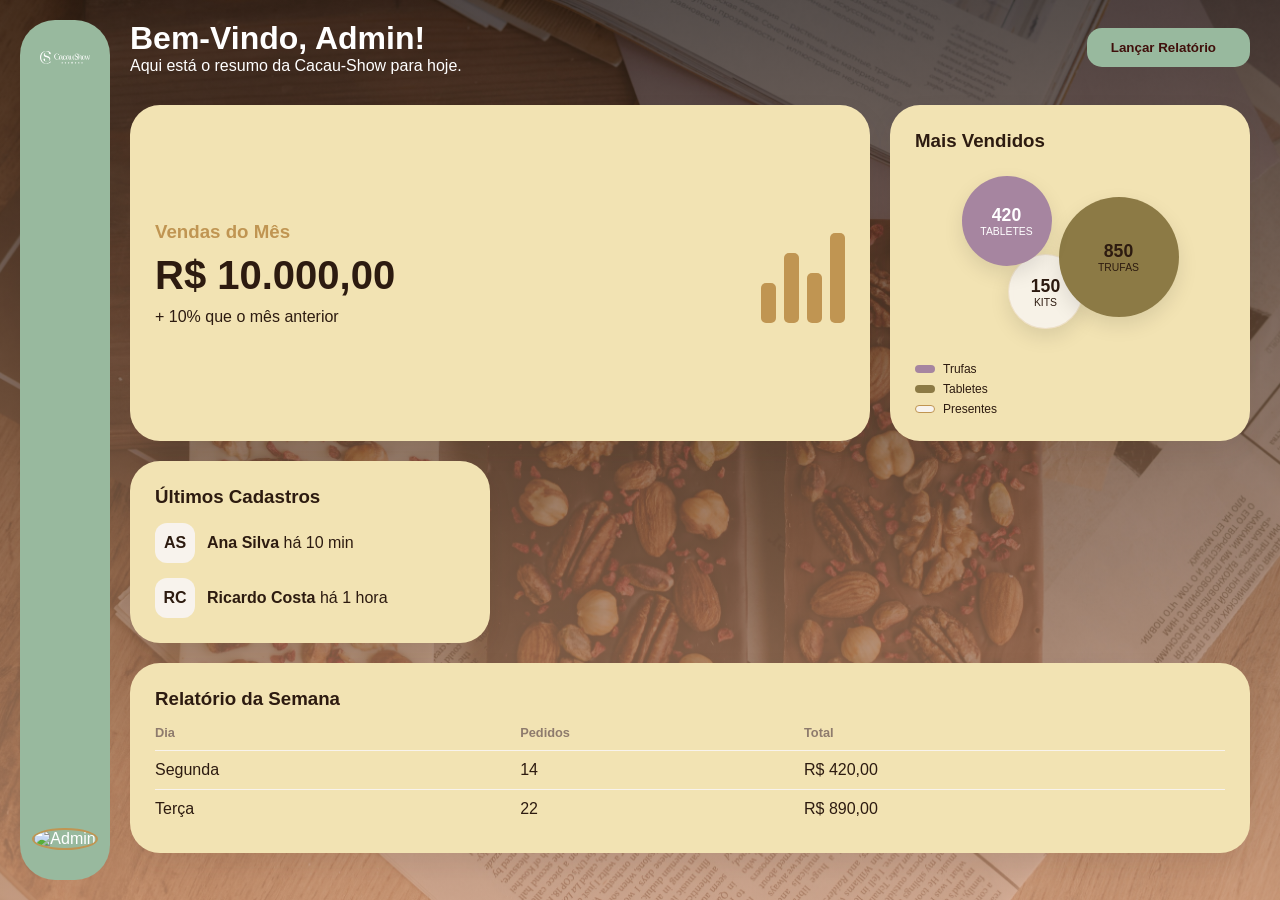
==== adm.html @ 9793bf02 "Rascunho adm rascunho do adm sem implementação de backend" ====
<!DOCTYPE html>
<html lang="pt-br">
<head>
    <meta charset="UTF-8">
    <meta name="viewport" content="width=device-width, initial-scale=1.0">
    <title>ADM - Cacau Show</title>
    <script src="https://unpkg.com/@phosphor-icons/web"></script>
    <link rel="stylesheet" href="CSSs/adm.css">
</head>
<body>
    <div class="container">
        <nav class="sidebar">
            <div class="logo-container">
                <img src="Imgs/logo_cacau_show.svg" alt="Cacau Show Logo" class="admin-logo">
            </div>
            <div class="nav-menu">
                <a href="#" class="nav-link active"><i class="ph ph-house"></i></a>
                <a href="#" class="nav-link"><i class="ph ph-chart-line-up"></i></a>
                <a href="#" class="nav-link"><i class="ph ph-package"></i></a>
                <a href="#" class="nav-link"><i class="ph ph-users-three"></i></a>
                <a href="#" class="nav-link"><i class="ph ph-gear"></i></a>
            </div>
            <div class="admin-profile">
                <img src="https://api.dicebear.com/7.x/avataaars/svg?seed=Felix" alt="Admin" class="avatar">
            </div>
        </nav>

        <main class="main-content">
            <header class="header">
                <div class="welcome">
                    <h1>Bem-Vindo, Admin!</h1>
                    <p>Aqui está o resumo da Cacau-Show para hoje.</p>
                </div>
                <div class="header-actions">
                    <button class="btn-report">Lançar Relatório <i class="ph ph-plus"></i></button>
                </div>
            </header>

            <div class="dashboard-grid">
                <section class="card card-vendas-mes">
                    <div class="card-info">
                        <h3>Vendas do Mês</h3>
                        <span class="value">R$ 10.000,00</span>
                        <p class="growth"><i class="ph ph-trend-up"></i> + 10% que o mês anterior</p>
                    </div>
                    <div class="chart-mini">
                        <div class="bar" style="height: 40%"></div>
                        <div class="bar" style="height: 70%"></div>
                        <div class="bar" style="height: 50%"></div>
                        <div class="bar" style="height: 90%"></div>
                    </div>
                </section>

                <section class="card card-bubbles">
                    <div class="bubbles-header">
                        <h3>Mais Vendidos</h3>
                    </div>
                    
                    <div class="bubbles-container">
                        <div class="bubble bubble-gold">
                            <span class="bubble-value">850</span>
                            <span class="bubble-label">Trufas</span>
                        </div>
                        <div class="bubble bubble-chocolate">
                            <span class="bubble-value">420</span>
                            <span class="bubble-label">Tabletes</span>
                        </div>
                        <div class="bubble bubble-cream">
                            <span class="bubble-value">150</span>
                            <span class="bubble-label">Kits</span>
                        </div>
                    </div>

                    <div class="bubbles-legend">
                        <div class="legend-item"><span class="dot gold"></span> Trufas</div>
                        <div class="legend-item"><span class="dot chocolate"></span> Tabletes</div>
                        <div class="legend-item"><span class="dot cream"></span> Presentes</div>
                    </div>
                </section>

                <section class="card card-users">
                    <h3>Últimos Cadastros</h3>
                    <div class="user-list">
                        <div class="user-card">
                            <div class="user-initials">AS</div>
                            <div class="user-detail">
                                <strong>Ana Silva</strong>
                                <span>há 10 min</span>
                            </div>
                        </div>
                        <div class="user-card">
                            <div class="user-initials">RC</div>
                            <div class="user-detail">
                                <strong>Ricardo Costa</strong>
                                <span>há 1 hora</span>
                            </div>
                        </div>
                    </div>
                </section>

                <section class="card card-weekly">
                    <h3>Relatório da Semana</h3>
                    <table>
                        <thead>
                            <tr>
                                <th>Dia</th>
                                <th>Pedidos</th>
                                <th>Total</th>
                            </tr>
                        </thead>
                        <tbody>
                            <tr>
                                <td>Segunda</td>
                                <td>14</td>
                                <td>R$ 420,00</td>
                            </tr>
                            <tr>
                                <td>Terça</td>
                                <td>22</td>
                                <td>R$ 890,00</td>
                            </tr>
                        </tbody>
                    </table>
                </section>
            </div>
        </main>
    </div>
</body>
</html>
---- CSSs/adm.css ----
:root {
    --chocolate-dark: #2D1B10;
    --chocolate-light: #3C2415;
    --gold: #C09552;
    --vanilla: #F8F3ED;
    --white: #FFFFFF;
    --text-main: #3C2415;
    --text-muted: #8E7B6D;
}

* {
    margin: 0;
    padding: 0;
    box-sizing: border-box;
}

body {
    font-family: 'Inter', sans-serif;
    background: linear-gradient(rgba(45, 27, 16, 0.7), rgba(218, 160, 124, 0.7)), 
                url('../Imgs/chocolateadm.jpg'); 
    
    background-size: cover;
    background-position: center;
    color: white;
    overflow: hidden;
    height: 100vh;
}

.container {
    display: flex;
    height: 100vh;
    padding: 20px;
    gap: 20px;
}

.sidebar {
    background-color: #98B99E;
    width: 90px;
    border-radius: 35px;
    display: flex;
    flex-direction: column;
    justify-content: space-between;
    align-items: center;
    padding: 30px 0;
    flex-shrink: 0;
}

.admin-logo {
    width: 50px;
    height: auto;
}

.nav-menu {
    display: flex;
    flex-direction: column;
    gap: 25px;
}

.nav-link {
    color: #400F0B;
    font-size: 24px;
    text-decoration: none;
    transition: 0.3s;
}

.avatar {
    width: 50px;
    border-radius: 50%;
    border: 2px solid var(--gold);
}

.main-content {
    flex: 1;
    overflow-y: auto;
    padding-right: 10px;
    -ms-overflow-style: none; /* IE e Edge */
    scrollbar-width: none;    /* Firefox */
}

.main-content::-webkit-scrollbar {
    display: none; /* Chrome e Safari */
}

.header {
    display: flex;
    justify-content: space-between;
    align-items: center;
    margin-bottom: 30px;
}

.btn-report {
    background-color: #98B99E;
    color: #400F0B;
    border: none;
    padding: 12px 24px;
    border-radius: 15px;
    font-weight: bold;
    cursor: pointer;
    display: flex;
    align-items: center;
    gap: 10px;
}

/* DASHBOARD GRID */
.dashboard-grid {
    display: grid;
    grid-template-columns: repeat(3, 1fr);
    gap: 20px;
}

.card {
    background-color: #F2E3B3;
    border-radius: 30px;
    padding: 25px;
    color: #2D1B10;
    box-shadow: 0 10px 25px rgba(60, 36, 21, 0.08);
}

/* CARD VENDAS */
.card-vendas-mes {
    grid-column: span 2;
    background: #F2E3B3;
    color: #2D1B10;
    display: flex;
    justify-content: space-between;
    align-items: center;
}

.card-vendas-mes h3 { color: var(--gold); }
.value { font-size: 2.5rem; font-weight: 800; display: block; margin: 10px 0; }

.chart-mini {
    display: flex;
    align-items: flex-end;
    gap: 8px;
    height: 100px;
}

.chart-mini .bar {
    width: 15px;
    background-color: var(--gold);
    border-radius: 5px;
}

/* SISTEMA DE BOLHAS (FREQUÊNCIA) */
.card-bubbles {
    display: flex;
    flex-direction: column;
}

.bubbles-container {
    position: relative;
    height: 180px;
    margin: 15px 0;
    display: flex;
    justify-content: center;
    align-items: center;
}

.bubble {
    border-radius: 50%;
    display: flex;
    flex-direction: column;
    justify-content: center;
    align-items: center;
    position: absolute;
    backdrop-filter: blur(8px);
    box-shadow: 0 8px 20px rgba(0,0,0,0.1);
}

.bubble-gold {
    width: 120px; height: 120px;
    background: #8C7A45;
    right: 15%; z-index: 2;
}

.bubble-chocolate {
    width: 90px; height: 90px;
    background: #A685A0;
    color: white; left: 15%; top: 5%; z-index: 3;
}

.bubble-cream {
    width: 75px; height: 75px;
    background: rgba(248, 243, 237, 0.9);
    bottom: 10%; left: 30%; z-index: 1;
    border: 1px solid rgba(192, 149, 82, 0.2);
}

.bubble-value { font-weight: 800; font-size: 1.1rem; }
.bubble-label { font-size: 0.65rem; text-transform: uppercase; }

.bubbles-legend { display: flex; flex-direction: column; gap: 6px; }
.legend-item { display: flex; align-items: center; gap: 8px; font-size: 0.75rem; }
.dot { width: 20px; height: 8px; border-radius: 4px; }
.dot.gold { background: #A685A0; }
.dot.chocolate { background: #8C7A45; }
.dot.cream { background: var(--vanilla); border: 1px solid var(--gold); }

/* USUÁRIOS E TABELA */
.user-card {
    display: flex;
    align-items: center;
    gap: 12px;
    margin-top: 15px;
}

.user-initials {
    width: 40px; height: 40px;
    background-color: var(--vanilla);
    color: var(--chocolate-dark);
    display: flex;
    justify-content: center;
    align-items: center;
    border-radius: 12px;
    font-weight: bold;
}

.card-weekly { grid-column: span 3; }
table { width: 100%; border-collapse: collapse; margin-top: 15px; }
th { text-align: left; color: var(--text-muted); font-size: 0.8rem; padding-bottom: 10px; }
td { padding: 10px 0; border-top: 1px solid #F8F3ED; }
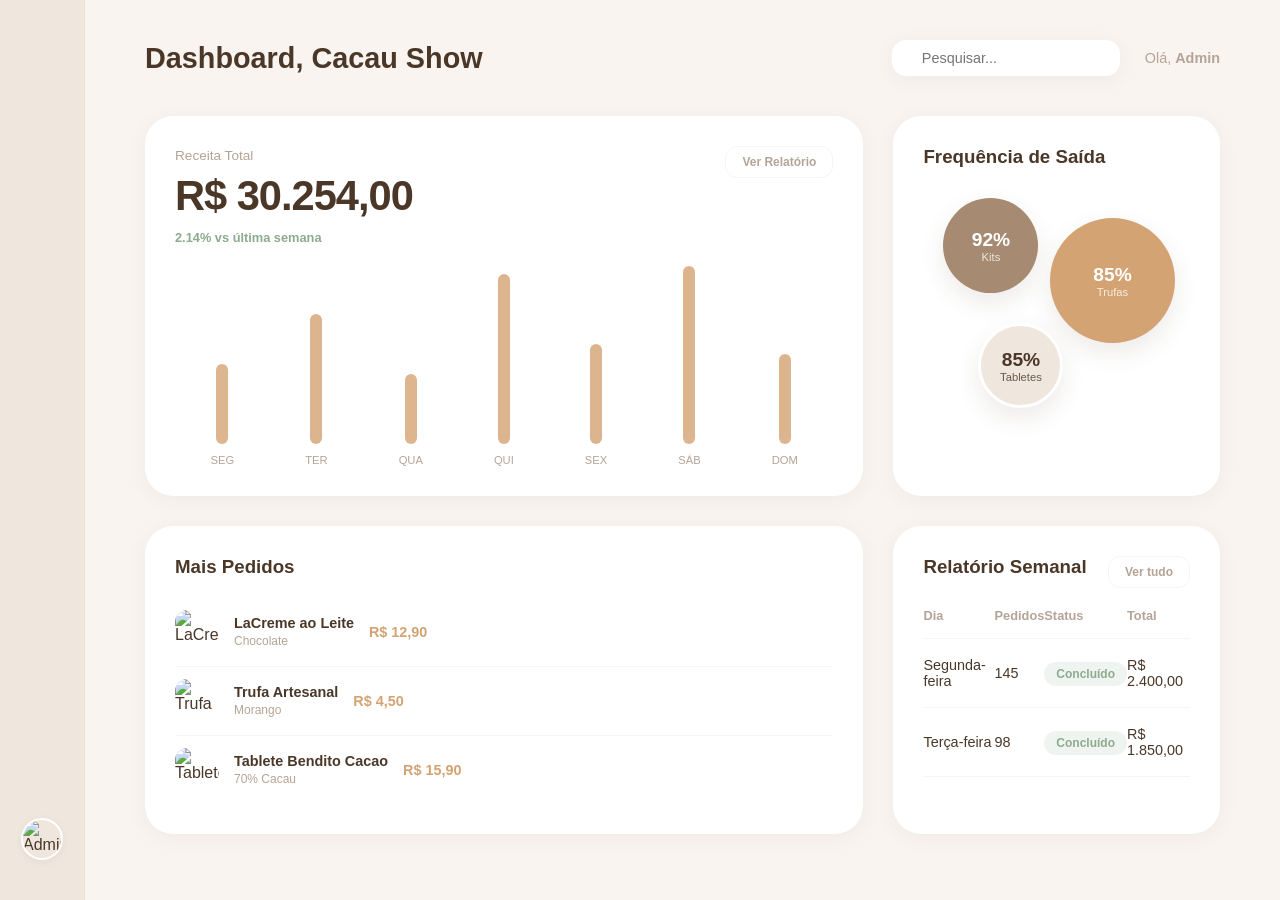
==== commit d014e55d: "adm/estoque-frontend" ====
--- a/adm.html
+++ b/adm.html
@@ -3,121 +3,167 @@
 <head>
     <meta charset="UTF-8">
     <meta name="viewport" content="width=device-width, initial-scale=1.0">
-    <title>ADM - Cacau Show</title>
+    <title>Dashboard | Cacau Show</title>
     <script src="https://unpkg.com/@phosphor-icons/web"></script>
     <link rel="stylesheet" href="CSSs/adm.css">
 </head>
 <body>
     <div class="container">
         <nav class="sidebar">
-            <div class="logo-container">
-                <img src="Imgs/logo_cacau_show.svg" alt="Cacau Show Logo" class="admin-logo">
+            <div class="sidebar-top">
+                <div class="nav-menu">
+                    <!-- <a href="#" class="nav-link active"><i class="ph ph-squares-four"></i></a> -->
+                    <!-- <a href="#" class="nav-link"><i class="ph ph-shopping-cart"></i></a> -->
+                    <a href="estoque.html" class="nav-link"><i class="ph ph-package"></i></a>
+                    <!-- <a href="#" class="nav-link"><i class="ph ph-chart-pie"></i></a> -->
+                    <a href="cadastrados.html" class="nav-link"><i class="ph ph-users"></i></a>
+                </div>
             </div>
-            <div class="nav-menu">
-                <a href="#" class="nav-link active"><i class="ph ph-house"></i></a>
-                <a href="#" class="nav-link"><i class="ph ph-chart-line-up"></i></a>
-                <a href="#" class="nav-link"><i class="ph ph-package"></i></a>
-                <a href="#" class="nav-link"><i class="ph ph-users-three"></i></a>
+            <div class="sidebar-bottom">
                 <a href="#" class="nav-link"><i class="ph ph-gear"></i></a>
-            </div>
-            <div class="admin-profile">
-                <img src="https://api.dicebear.com/7.x/avataaars/svg?seed=Felix" alt="Admin" class="avatar">
+                <img src="https://api.dicebear.com/7.x/avataaars/svg?seed=Felix" alt="Admin Avatar" class="avatar">
             </div>
         </nav>
 
         <main class="main-content">
             <header class="header">
-                <div class="welcome">
-                    <h1>Bem-Vindo, Admin!</h1>
-                    <p>Aqui está o resumo da Cacau-Show para hoje.</p>
+                <div class="header-left">
+                    <h1>Dashboard, Cacau Show</h1>
                 </div>
-                <div class="header-actions">
-                    <button class="btn-report">Lançar Relatório <i class="ph ph-plus"></i></button>
+                <div class="header-right">
+                    <div class="search-bar">
+                        <i class="ph ph-magnifying-glass"></i>
+                        <input type="text" placeholder="Pesquisar...">
+                    </div>
+                    <div class="user-profile-header">
+                        <span>Olá, <strong>Admin</strong></span>
+                        <i class="ph ph-caret-down"></i>
+                    </div>
                 </div>
             </header>
 
             <div class="dashboard-grid">
-                <section class="card card-vendas-mes">
-                    <div class="card-info">
-                        <h3>Vendas do Mês</h3>
-                        <span class="value">R$ 10.000,00</span>
-                        <p class="growth"><i class="ph ph-trend-up"></i> + 10% que o mês anterior</p>
-                    </div>
-                    <div class="chart-mini">
-                        <div class="bar" style="height: 40%"></div>
-                        <div class="bar" style="height: 70%"></div>
-                        <div class="bar" style="height: 50%"></div>
-                        <div class="bar" style="height: 90%"></div>
-                    </div>
-                </section>
-
-                <section class="card card-bubbles">
-                    <div class="bubbles-header">
-                        <h3>Mais Vendidos</h3>
+               
+                <section class="card card-revenue">
+                    <div class="card-header">
+                        <div>
+                            <span class="label">Receita Total</span>
+                            <h2 class="value">R$ 30.254,00</h2>
+                            <span class="growth positive"><i class="ph ph-trend-up"></i> 2.14% vs última semana</span>
+                        </div>
+                        <button class="btn-outline">Ver Relatório</button>
                     </div>
                     
-                    <div class="bubbles-container">
-                        <div class="bubble bubble-gold">
-                            <span class="bubble-value">850</span>
-                            <span class="bubble-label">Trufas</span>
+                    <div class="chart-container">
+                        <div class="chart-item">
+                            <div class="chart-bar" style="height: 40%;"></div>
+                            <span class="bar-label">Seg</span>
                         </div>
-                        <div class="bubble bubble-chocolate">
-                            <span class="bubble-value">420</span>
-                            <span class="bubble-label">Tabletes</span>
+                        <div class="chart-item">
+                            <div class="chart-bar" style="height: 65%;"></div>
+                            <span class="bar-label">Ter</span>
                         </div>
-                        <div class="bubble bubble-cream">
-                            <span class="bubble-value">150</span>
-                            <span class="bubble-label">Kits</span>
+                        <div class="chart-item">
+                            <div class="chart-bar" style="height: 35%;"></div>
+                            <span class="bar-label">Qua</span>
                         </div>
-                    </div>
-
-                    <div class="bubbles-legend">
-                        <div class="legend-item"><span class="dot gold"></span> Trufas</div>
-                        <div class="legend-item"><span class="dot chocolate"></span> Tabletes</div>
-                        <div class="legend-item"><span class="dot cream"></span> Presentes</div>
-                    </div>
-                </section>
-
-                <section class="card card-users">
-                    <h3>Últimos Cadastros</h3>
-                    <div class="user-list">
-                        <div class="user-card">
-                            <div class="user-initials">AS</div>
-                            <div class="user-detail">
-                                <strong>Ana Silva</strong>
-                                <span>há 10 min</span>
-                            </div>
+                        <div class="chart-item">
+                            <div class="chart-bar" style="height: 85%;"></div>
+                            <span class="bar-label">Qui</span>
                         </div>
-                        <div class="user-card">
-                            <div class="user-initials">RC</div>
-                            <div class="user-detail">
-                                <strong>Ricardo Costa</strong>
-                                <span>há 1 hora</span>
-                            </div>
+                        <div class="chart-item">
+                            <div class="chart-bar" style="height: 50%;"></div>
+                            <span class="bar-label">Sex</span>
+                        </div>
+                        <div class="chart-item">
+                            <div class="chart-bar" style="height: 95%;"></div>
+                            <span class="bar-label">Sáb</span>
+                        </div>
+                        <div class="chart-item">
+                            <div class="chart-bar" style="height: 45%;"></div>
+                            <span class="bar-label">Dom</span>
                         </div>
                     </div>
                 </section>
 
-                <section class="card card-weekly">
-                    <h3>Relatório da Semana</h3>
+                <section class="card card-rating">
+                    <div class="card-header">
+                        <h3>Frequência de Saída</h3>
+                    </div>
+                    <div class="bubbles-wrapper">
+                        <div class="bubble-large">
+                            <span class="bubble-perc">85%</span>
+                            <span class="bubble-txt">Trufas</span>
+                        </div>
+                        <div class="bubble-medium">
+                            <span class="bubble-perc">92%</span>
+                            <span class="bubble-txt">Kits</span>
+                        </div>
+                        <div class="bubble-small">
+                            <span class="bubble-perc">85%</span>
+                            <span class="bubble-txt">Tabletes</span>
+                        </div>
+                    </div>
+                </section>
+
+                <section class="card card-most-requested">
+                    <div class="card-header">
+                        <h3>Mais Pedidos</h3>
+                    </div>
+                    <div class="product-list-minimal">
+                        <div class="product-item-min">
+                            <img src="https://placehold.co/44x44/3C2415/FFF?text=LC" alt="LaCreme">
+                            <div class="p-info">
+                                <strong>LaCreme ao Leite</strong>
+                                <span>Chocolate</span>
+                            </div>
+                            <span class="p-price">R$ 12,90</span>
+                        </div>
+                        <div class="product-item-min">
+                            <img src="https://placehold.co/44x44/C09552/FFF?text=TA" alt="Trufa">
+                            <div class="p-info">
+                                <strong>Trufa Artesanal</strong>
+                                <span>Morango</span>
+                            </div>
+                            <span class="p-price">R$ 4,50</span>
+                        </div>
+                        <div class="product-item-min">
+                            <img src="https://placehold.co/44x44/6F4E37/FFF?text=TB" alt="Tablete">
+                            <div class="p-info">
+                                <strong>Tablete Bendito Cacao</strong>
+                                <span>70% Cacau</span>
+                            </div>
+                            <span class="p-price">R$ 15,90</span>
+                        </div>
+                    </div>
+                </section>
+
+                <section class="card card-weekly-table">
+                    <div class="card-header">
+                        <h3>Relatório Semanal</h3>
+                        <button class="btn-outline">Ver tudo</button>
+                    </div>
                     <table>
                         <thead>
                             <tr>
                                 <th>Dia</th>
                                 <th>Pedidos</th>
+                                <th>Status</th>
                                 <th>Total</th>
                             </tr>
                         </thead>
                         <tbody>
                             <tr>
-                                <td>Segunda</td>
-                                <td>14</td>
-                                <td>R$ 420,00</td>
+                                <td>Segunda-feira</td>
+                                <td>145</td>
+                                <td><span class="status-tag">Concluído</span></td>
+                                <td>R$ 2.400,00</td>
                             </tr>
                             <tr>
-                                <td>Terça</td>
-                                <td>22</td>
-                                <td>R$ 890,00</td>
+                                <td>Terça-feira</td>
+                                <td>98</td>
+                                <td><span class="status-tag">Concluído</span></td>
+                                <td>R$ 1.850,00</td>
                             </tr>
                         </tbody>
                     </table>
--- a/CSSs/adm.css
+++ b/CSSs/adm.css
@@ -1,11 +1,13 @@
 :root {
-    --chocolate-dark: #2D1B10;
-    --chocolate-light: #3C2415;
-    --gold: #C09552;
-    --vanilla: #F8F3ED;
+    --bg-light: #F9F4F0;
+    --sidebar-bg: #EFE6DD;
+    --text-dark: #4A3728;
+    --text-muted: #B5A496;
+    --accent-caramel: #D4A373;
+    --accent-latte: #A68A71;
     --white: #FFFFFF;
-    --text-main: #3C2415;
-    --text-muted: #8E7B6D;
+    --card-shadow: 0 4px 20px rgba(74, 55, 40, 0.05);
+    --positive: #8CAB8E;
 }
 
 * {
@@ -16,207 +18,326 @@
 
 body {
     font-family: 'Inter', sans-serif;
-    background: linear-gradient(rgba(45, 27, 16, 0.7), rgba(218, 160, 124, 0.7)), 
-                url('../Imgs/chocolateadm.jpg'); 
-    
-    background-size: cover;
-    background-position: center;
-    color: white;
+    background-color: var(--bg-light);
+    color: var(--text-dark);
+    height: 100vh;
     overflow: hidden;
+}
+
+.container {
+    display: flex;
     height: 100vh;
 }
 
-.container {
-    display: flex;
-    height: 100vh;
-    padding: 20px;
+.sidebar {
+    width: 85px;
+    background-color: var(--sidebar-bg);
+    display: flex;
+    flex-direction: column;
+    justify-content: space-between;
+    align-items: center;
+    padding: 40px 0;
+    border-right: 1px solid rgba(0,0,0,0.02);
+    flex-shrink: 0;
+}
+
+.logo-circle {
+    width: 50px;
+    height: 50px;
+    background: var(--white);
+    border-radius: 16px;
+    display: flex;
+    justify-content: center;
+    align-items: center;
+    box-shadow: var(--card-shadow);
+}
+
+.admin-logo {
+    width: 30px;
+}
+
+.nav-menu {
+    display: flex;
+    flex-direction: column;
+    gap: 35px;
+}
+
+.nav-link {
+    font-size: 24px;
+    color: var(--text-muted);
+    text-decoration: none;
+    transition: 0.3s cubic-bezier(0.4, 0, 0.2, 1);
+}
+
+.nav-link.active, .nav-link:hover {
+    color: var(--accent-caramel);
+    transform: scale(1.1);
+}
+
+.sidebar-bottom {
+    display: flex;
+    flex-direction: column;
+    align-items: center;
     gap: 20px;
 }
 
-.sidebar {
-    background-color: #98B99E;
-    width: 90px;
-    border-radius: 35px;
-    display: flex;
-    flex-direction: column;
-    justify-content: space-between;
-    align-items: center;
-    padding: 30px 0;
-    flex-shrink: 0;
-}
-
-.admin-logo {
-    width: 50px;
-    height: auto;
-}
-
-.nav-menu {
-    display: flex;
-    flex-direction: column;
-    gap: 25px;
-}
-
-.nav-link {
-    color: #400F0B;
-    font-size: 24px;
-    text-decoration: none;
-    transition: 0.3s;
-}
-
 .avatar {
-    width: 50px;
+    width: 42px;
+    height: 42px;
     border-radius: 50%;
-    border: 2px solid var(--gold);
+    border: 2px solid var(--white);
+    box-shadow: 0 2px 10px rgba(0,0,0,0.05);
 }
 
 .main-content {
     flex: 1;
+    padding: 40px 60px;
     overflow-y: auto;
-    padding-right: 10px;
-    -ms-overflow-style: none; /* IE e Edge */
-    scrollbar-width: none;    /* Firefox */
+    scrollbar-width: none;
 }
 
 .main-content::-webkit-scrollbar {
-    display: none; /* Chrome e Safari */
+    display: none;
 }
 
 .header {
     display: flex;
     justify-content: space-between;
     align-items: center;
-    margin-bottom: 30px;
-}
-
-.btn-report {
-    background-color: #98B99E;
-    color: #400F0B;
+    margin-bottom: 40px;
+}
+
+.header h1 {
+    font-size: 1.8rem;
+    font-weight: 700;
+    color: var(--text-dark);
+}
+
+.header-right {
+    display: flex;
+    align-items: center;
+    gap: 25px;
+}
+
+.search-bar {
+    background: var(--white);
+    padding: 10px 18px;
+    border-radius: 14px;
+    display: flex;
+    align-items: center;
+    gap: 12px;
+    box-shadow: var(--card-shadow);
+}
+
+.search-bar input {
     border: none;
-    padding: 12px 24px;
-    border-radius: 15px;
-    font-weight: bold;
+    outline: none;
+    background: transparent;
+    font-size: 0.9rem;
+    color: var(--text-dark);
+}
+
+.user-profile-header {
+    font-size: 0.9rem;
     cursor: pointer;
-    display: flex;
-    align-items: center;
-    gap: 10px;
-}
-
-/* DASHBOARD GRID */
+    color: var(--text-muted);
+}
+
 .dashboard-grid {
     display: grid;
-    grid-template-columns: repeat(3, 1fr);
-    gap: 20px;
-}
-
-.card {
-    background-color: #F2E3B3;
-    border-radius: 30px;
-    padding: 25px;
-    color: #2D1B10;
-    box-shadow: 0 10px 25px rgba(60, 36, 21, 0.08);
-}
-
-/* CARD VENDAS */
-.card-vendas-mes {
-    grid-column: span 2;
-    background: #F2E3B3;
-    color: #2D1B10;
+    grid-template-columns: 2.2fr 1fr;
+    gap: 30px;
+}
+
+.card { 
+    background-color: var(--white);
+    border-radius: 28px;
+    padding: 30px;
+    box-shadow: var(--card-shadow);
+}
+
+.card-header {
     display: flex;
     justify-content: space-between;
-    align-items: center;
-}
-
-.card-vendas-mes h3 { color: var(--gold); }
-.value { font-size: 2.5rem; font-weight: 800; display: block; margin: 10px 0; }
-
-.chart-mini {
+    align-items: flex-start;
+    margin-bottom: 20px;
+}
+
+.card-revenue {
+    grid-column: 1;
+}
+
+.label {
+    color: var(--text-muted);
+    font-size: 0.85rem;
+    font-weight: 500;
+}
+
+.card-revenue h2.value {
+    font-size: 2.6rem;
+    font-weight: 700;
+    margin: 8px 0;
+    letter-spacing: -1px;
+    color: var(--text-dark);
+}
+
+.growth {
+    font-size: 0.8rem;
+    font-weight: 600;
+}
+
+.growth.positive {
+    color: var(--positive);
+}
+
+.chart-container {
     display: flex;
     align-items: flex-end;
-    gap: 8px;
-    height: 100px;
-}
-
-.chart-mini .bar {
-    width: 15px;
-    background-color: var(--gold);
-    border-radius: 5px;
-}
-
-/* SISTEMA DE BOLHAS (FREQUÊNCIA) */
-.card-bubbles {
-    display: flex;
-    flex-direction: column;
-}
-
-.bubbles-container {
+    justify-content: space-around;
+    height: 200px;
+    margin-top: 20px;
+}
+
+.chart-item {
+    display: flex;
+    flex-direction: column;
+    align-items: center;
+    height: 100%;
+    justify-content: flex-end;
+    gap: 10px;
+}
+
+.chart-bar {
+    width: 12px;
+    background: var(--accent-caramel);
+    border-radius: 10px;
+    opacity: 0.8;
+    transition: 0.3s;
+}
+
+.chart-bar:nth-child(even) {
+    background: var(--accent-latte);
+    opacity: 0.6;
+}
+
+.bar-label {
+    font-size: 0.7rem;
+    color: var(--text-muted);
+    font-weight: 500;
+    text-transform: uppercase;
+}
+
+.card-rating {
+    grid-column: 2;
+}
+
+.bubbles-wrapper {
     position: relative;
-    height: 180px;
-    margin: 15px 0;
-    display: flex;
+    height: 240px;
+    margin-top: 20px;
+}
+
+.bubble-large, .bubble-medium, .bubble-small {
+    border-radius: 50%;
+    display: flex;
+    flex-direction: column;
     justify-content: center;
     align-items: center;
-}
-
-.bubble {
-    border-radius: 50%;
-    display: flex;
-    flex-direction: column;
-    justify-content: center;
-    align-items: center;
     position: absolute;
-    backdrop-filter: blur(8px);
-    box-shadow: 0 8px 20px rgba(0,0,0,0.1);
-}
-
-.bubble-gold {
-    width: 120px; height: 120px;
-    background: #8C7A45;
-    right: 15%; z-index: 2;
-}
-
-.bubble-chocolate {
-    width: 90px; height: 90px;
-    background: #A685A0;
-    color: white; left: 15%; top: 5%; z-index: 3;
-}
-
-.bubble-cream {
-    width: 75px; height: 75px;
-    background: rgba(248, 243, 237, 0.9);
-    bottom: 10%; left: 30%; z-index: 1;
-    border: 1px solid rgba(192, 149, 82, 0.2);
-}
-
-.bubble-value { font-weight: 800; font-size: 1.1rem; }
-.bubble-label { font-size: 0.65rem; text-transform: uppercase; }
-
-.bubbles-legend { display: flex; flex-direction: column; gap: 6px; }
-.legend-item { display: flex; align-items: center; gap: 8px; font-size: 0.75rem; }
-.dot { width: 20px; height: 8px; border-radius: 4px; }
-.dot.gold { background: #A685A0; }
-.dot.chocolate { background: #8C7A45; }
-.dot.cream { background: var(--vanilla); border: 1px solid var(--gold); }
-
-/* USUÁRIOS E TABELA */
-.user-card {
-    display: flex;
-    align-items: center;
-    gap: 12px;
-    margin-top: 15px;
-}
-
-.user-initials {
-    width: 40px; height: 40px;
-    background-color: var(--vanilla);
-    color: var(--chocolate-dark);
-    display: flex;
-    justify-content: center;
-    align-items: center;
+    box-shadow: 0 10px 25px rgba(74, 55, 40, 0.1);
+}
+
+.bubble-large {
+    width: 125px; height: 125px;
+    background: var(--accent-caramel);
+    color: white;
+    right: 15px; top: 30px;
+    z-index: 2;
+}
+
+.bubble-medium {
+    width: 95px; height: 95px;
+    background: var(--accent-latte);
+    color: white;
+    left: 20px; top: 10px;
+    z-index: 1;
+}
+
+.bubble-small {
+    width: 85px; height: 85px;
+    background: #EFE6DD;
+    color: var(--text-dark);
+    left: 55px; bottom: 20px;
+    z-index: 3;
+    border: 3px solid var(--white);
+}
+
+.bubble-perc { font-weight: 700; font-size: 1.2rem; }
+.bubble-txt { font-size: 0.7rem; opacity: 0.8; }
+
+.product-item-min {
+    display: flex;
+    align-items: center;
+    gap: 15px;
+    padding: 12px 0;
+    border-bottom: 1px solid var(--bg-light);
+}
+
+.product-item-min:last-child { border: none; }
+
+.product-item-min img {
+    width: 44px;
+    height: 44px;
     border-radius: 12px;
-    font-weight: bold;
-}
-
-.card-weekly { grid-column: span 3; }
-table { width: 100%; border-collapse: collapse; margin-top: 15px; }
-th { text-align: left; color: var(--text-muted); font-size: 0.8rem; padding-bottom: 10px; }
-td { padding: 10px 0; border-top: 1px solid #F8F3ED; }+    object-fit: cover;
+}
+
+.p-info strong { display: block; font-size: 0.9rem; color: var(--text-dark); }
+.p-info span { font-size: 0.75rem; color: var(--text-muted); }
+.p-price { font-weight: 700; font-size: 0.9rem; color: var(--accent-caramel); }
+
+.btn-outline {
+    padding: 8px 16px;
+    border: 1px solid var(--bg-light);
+    background: transparent;
+    border-radius: 12px;
+    cursor: pointer;
+    font-size: 0.75rem;
+    color: var(--text-muted);
+    font-weight: 600;
+    transition: 0.2s;
+}
+
+.btn-outline:hover {
+    background: var(--sidebar-bg);
+    color: var(--text-dark);
+}
+
+table {
+    width: 100%;
+    border-collapse: collapse;
+    margin-top: 20px;
+}
+
+th {
+    text-align: left;
+    color: var(--text-muted);
+    font-size: 0.8rem;
+    padding-bottom: 15px;
+    border-bottom: 1px solid var(--bg-light);
+}
+
+td {
+    padding: 18px 0;
+    font-size: 0.9rem;
+    border-bottom: 1px solid var(--bg-light);
+}
+
+.status-tag {
+    background: #F0F4F0;
+    color: var(--positive);
+    padding: 5px 12px;
+    border-radius: 20px;
+    font-size: 0.75rem;
+    font-weight: 600;
+}
